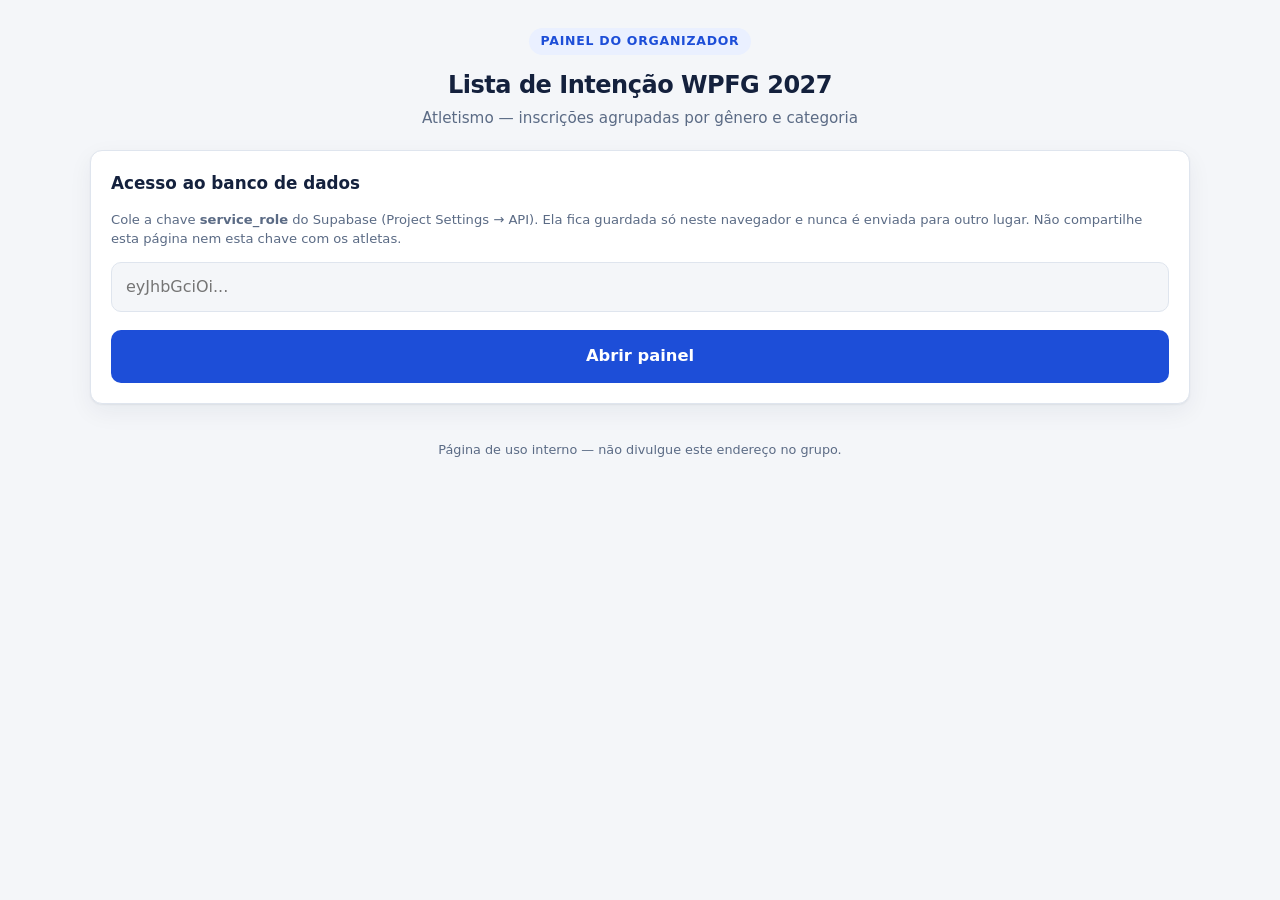
==== admin.html @ 8f78e877 "Lista de Intencao WPFG 2027 - formulario de inscricao + painel do organizador Site estatico com Supa" ====
<!doctype html>
<html lang="pt-BR">
<head>
<meta charset="utf-8">
<meta name="viewport" content="width=device-width, initial-scale=1">
<title>Painel do organizador — WPFG 2027</title>
<meta name="robots" content="noindex">
<link rel="stylesheet" href="assets/styles.css">
</head>
<body>
<div class="container-largo">

  <header class="topo">
    <span class="faixa">Painel do organizador</span>
    <h1>Lista de Intenção WPFG 2027</h1>
    <p>Atletismo — inscrições agrupadas por gênero e categoria</p>
  </header>

  <div id="telaChave" class="card" hidden>
    <h2 style="margin-top:0;font-size:1.05rem">Acesso ao banco de dados</h2>
    <p class="dica" style="margin-top:0">
      Cole a chave <strong>service_role</strong> do Supabase (Project Settings → API).
      Ela fica guardada só neste navegador e nunca é enviada para outro lugar.
      Não compartilhe esta página nem esta chave com os atletas.
    </p>
    <div class="campo">
      <input type="text" id="chave" placeholder="eyJhbGciOi..." autocomplete="off">
    </div>
    <button class="btn-principal" id="btnEntrar">Abrir painel</button>
  </div>

  <div id="painel" hidden>
    <div id="avisoLocal" class="aviso aviso-atencao" hidden>
      <strong>Modo de teste.</strong> Mostrando as inscrições salvas neste navegador
      (o Supabase ainda não foi configurado em <code>config.js</code>).
    </div>

    <div class="metricas" id="metricas"></div>

    <div class="barra">
      <input type="text" id="busca" placeholder="Buscar nome, telefone, prova…" style="max-width:280px">
      <button class="btn-sec" id="btnAtualizar">Atualizar</button>
      <span class="espaco"></span>
      <button class="btn-sec btn-verde" id="btnTSV">Copiar para Google Sheets</button>
      <button class="btn-sec" id="btnCSV">Baixar CSV</button>
      <button class="btn-sec" id="btnMsg">Mensagem do WhatsApp</button>
      <button class="btn-sec" id="btnSair">Sair</button>
    </div>

    <div id="statusAcao" class="aviso aviso-ok" hidden></div>
    <div id="statusErro" class="aviso aviso-erro" hidden></div>

    <div id="listas"></div>

    <div class="card" id="cardProvas">
      <h2 style="margin-top:0;font-size:1.05rem">Atletas por prova</h2>
      <div class="tabela-wrap"><table id="tabelaProvas"></table></div>
    </div>
  </div>

  <p class="rodape">Página de uso interno — não divulgue este endereço no grupo.</p>
</div>

<script src="config.js"></script>
<script src="assets/dados.js"></script>
<script src="assets/api.js"></script>
<script>
(function () {
  const $ = function (id) { return document.getElementById(id); };
  const CHAVE_GUARDADA = 'wpfg2027_admin_key';
  let chaveAdmin = '';
  let atletas = [];

  /* ---------- acesso ---------- */
  function iniciar() {
    if (!supabaseConfigurado()) {
      $('avisoLocal').hidden = false;
      abrirPainel();
      return;
    }
    const salva = localStorage.getItem(CHAVE_GUARDADA);
    if (salva) { chaveAdmin = salva; abrirPainel(); }
    else { $('telaChave').hidden = false; }
  }

  $('btnEntrar').addEventListener('click', function () {
    const v = $('chave').value.trim();
    if (v.length < 20) { alert('Cole a chave service_role completa.'); return; }
    chaveAdmin = v;
    localStorage.setItem(CHAVE_GUARDADA, v);
    $('telaChave').hidden = true;
    abrirPainel();
  });

  $('btnSair').addEventListener('click', function () {
    localStorage.removeItem(CHAVE_GUARDADA);
    location.reload();
  });

  function abrirPainel() {
    $('painel').hidden = false;
    carregar();
  }

  /* ---------- carregar ---------- */
  async function carregar() {
    erro('');
    try {
      atletas = await listarAtletas(chaveAdmin);
      render();
    } catch (e) {
      erro(e.message + ' — confira a chave service_role e a URL em config.js.');
    }
  }
  $('btnAtualizar').addEventListener('click', carregar);
  $('busca').addEventListener('input', render);

  function erro(msg) {
    const el = $('statusErro');
    el.textContent = msg;
    el.hidden = !msg;
  }
  function aviso(msg) {
    const el = $('statusAcao');
    el.textContent = msg;
    el.hidden = false;
    setTimeout(function () { el.hidden = true; }, 3500);
  }

  /* ---------- render ---------- */
  function filtrados() {
    const t = $('busca').value.trim().toLowerCase();
    if (!t) return atletas;
    return atletas.filter(function (a) {
      return [a.nome, a.telefone, a.categoria, a.prova1, a.prova2, a.prova3, a.observacoes]
        .join(' ').toLowerCase().indexOf(t) !== -1;
    });
  }

  function render() {
    const lista = filtrados();

    /* métricas */
    const masc = lista.filter(function (a) { return a.genero === 'Masculino'; });
    const fem = lista.filter(function (a) { return a.genero === 'Feminino'; });
    const cats = new Set(lista.map(function (a) { return a.categoria; }));
    $('metricas').innerHTML = '';
    [
      ['Total de atletas', lista.length],
      ['Masculino', masc.length],
      ['Feminino', fem.length],
      ['Categorias com inscritos', cats.size]
    ].forEach(function (m) {
      const d = document.createElement('div');
      d.className = 'metrica';
      const b = document.createElement('b'); b.textContent = m[1];
      const s = document.createElement('span'); s.textContent = m[0];
      d.appendChild(b); d.appendChild(s);
      $('metricas').appendChild(d);
    });

    /* tabelas por gênero */
    const listas = $('listas');
    listas.innerHTML = '';
    listas.appendChild(blocoGenero('Masculino', masc));
    listas.appendChild(blocoGenero('Feminino', fem));

    /* contagem por prova */
    const cont = {};
    PROVAS.forEach(function (p) { cont[p] = { M: 0, F: 0 }; });
    lista.forEach(function (a) {
      [a.prova1, a.prova2, a.prova3].forEach(function (p) {
        if (!cont[p]) cont[p] = { M: 0, F: 0 };
        cont[p][a.genero === 'Feminino' ? 'F' : 'M']++;
      });
    });
    const tp = $('tabelaProvas');
    tp.innerHTML = '<thead><tr><th>Prova</th><th>Masculino</th><th>Feminino</th><th>Total</th></tr></thead>';
    const tb = document.createElement('tbody');
    Object.keys(cont).forEach(function (p) {
      const c = cont[p];
      const tr = document.createElement('tr');
      [p, c.M, c.F, c.M + c.F].forEach(function (v, i) {
        const td = document.createElement('td');
        td.textContent = v;
        if (i === 0) td.style.fontWeight = '600';
        tr.appendChild(td);
      });
      tb.appendChild(tr);
    });
    tp.appendChild(tb);
  }

  function blocoGenero(genero, lista) {
    const wrap = document.createElement('div');
    wrap.className = 'card' + (genero === 'Feminino' ? ' bloco-fem' : '');

    const h = document.createElement('h2');
    h.className = 'genero-titulo ' + (genero === 'Feminino' ? 'fem' : 'masc');
    h.textContent = (genero === 'Feminino' ? '♀ Feminino' : '♂ Masculino') +
      ' — ' + lista.length + (lista.length === 1 ? ' atleta' : ' atletas');
    wrap.appendChild(h);

    if (!lista.length) {
      const p = document.createElement('p');
      p.className = 'vazio';
      p.textContent = 'Nenhuma inscrição ainda.';
      wrap.appendChild(p);
      return wrap;
    }

    const div = document.createElement('div');
    div.className = 'tabela-wrap';
    const tabela = document.createElement('table');
    tabela.innerHTML = '<thead><tr><th>#</th><th>Nome de guerra</th><th>Telefone</th>' +
      '<th>Prova 1</th><th>Prova 2</th><th>Prova 3</th><th>Obs.</th><th></th></tr></thead>';
    const tb = document.createElement('tbody');

    CATEGORIAS.forEach(function (cat) {
      const doGrupo = lista.filter(function (a) { return a.categoria === cat; });
      if (!doGrupo.length) return;

      const trCat = document.createElement('tr');
      trCat.className = 'faixa-linha';
      const tdCat = document.createElement('td');
      tdCat.colSpan = 8;
      tdCat.textContent = cat + ' — ' + doGrupo.length + (doGrupo.length === 1 ? ' atleta' : ' atletas');
      trCat.appendChild(tdCat);
      tb.appendChild(trCat);

      doGrupo.forEach(function (a, i) {
        const tr = document.createElement('tr');

        const tdN = document.createElement('td'); tdN.textContent = i + 1;
        const tdNome = document.createElement('td');
        tdNome.textContent = a.nome; tdNome.style.fontWeight = '600';

        const tdTel = document.createElement('td');
        const link = document.createElement('a');
        link.href = linkWhatsApp(a.telefone, 'Olá ' + a.nome + '! Sobre a lista do WPFG 2027…');
        link.target = '_blank';
        link.rel = 'noopener';
        link.textContent = formatarTelefone(a.telefone);
        tdTel.appendChild(link);

        const tdP1 = document.createElement('td'); tdP1.textContent = a.prova1;
        const tdP2 = document.createElement('td'); tdP2.textContent = a.prova2;
        const tdP3 = document.createElement('td'); tdP3.textContent = a.prova3;

        const tdObs = document.createElement('td');
        tdObs.className = 'provas-cel';
        tdObs.textContent = a.observacoes || '';

        const tdAcao = document.createElement('td');
        const btn = document.createElement('button');
        btn.className = 'btn-sec';
        btn.textContent = '✕';
        btn.title = 'Remover ' + a.nome;
        btn.addEventListener('click', async function () {
          if (!confirm('Remover a inscrição de ' + a.nome + '?')) return;
          try {
            await removerAtleta(chaveAdmin, a.id);
            atletas = atletas.filter(function (x) { return x.id !== a.id; });
            render();
            aviso('Inscrição de ' + a.nome + ' removida.');
          } catch (e) { erro(e.message); }
        });
        tdAcao.appendChild(btn);

        [tdN, tdNome, tdTel, tdP1, tdP2, tdP3, tdObs, tdAcao].forEach(function (td) { tr.appendChild(td); });
        tb.appendChild(tr);
      });
    });

    tabela.appendChild(tb);
    div.appendChild(tabela);
    wrap.appendChild(div);
    return wrap;
  }

  /* ---------- exportação ---------- */
  const COLUNAS = ['Nome de guerra', 'Telefone', 'Gênero', 'Categoria', 'Prova 1', 'Prova 2', 'Prova 3', 'Observações', 'Data da inscrição'];

  function linhas() {
    const ordem = { Masculino: 0, Feminino: 1 };
    return filtrados().slice().sort(function (a, b) {
      if (ordem[a.genero] !== ordem[b.genero]) return ordem[a.genero] - ordem[b.genero];
      const ca = CATEGORIAS.indexOf(a.categoria), cb = CATEGORIAS.indexOf(b.categoria);
      if (ca !== cb) return ca - cb;
      return a.nome.localeCompare(b.nome, 'pt-BR');
    }).map(function (a) {
      return [
        a.nome,
        formatarTelefone(a.telefone),
        a.genero,
        a.categoria,
        a.prova1, a.prova2, a.prova3,
        a.observacoes || '',
        (a.criado_em || '').slice(0, 10)
      ];
    });
  }

  $('btnTSV').addEventListener('click', async function () {
    const texto = [COLUNAS].concat(linhas()).map(function (l) { return l.join('\t'); }).join('\n');
    try {
      await navigator.clipboard.writeText(texto);
      aviso('Copiado! Abra o Google Sheets, clique numa célula e cole (Ctrl+V).');
    } catch (e) {
      const ta = document.createElement('textarea');
      ta.value = texto;
      document.body.appendChild(ta);
      ta.select();
      document.execCommand('copy');
      ta.remove();
      aviso('Copiado! Cole no Google Sheets com Ctrl+V.');
    }
  });

  $('btnCSV').addEventListener('click', function () {
    const esc = function (v) { return '"' + String(v).replace(/"/g, '""') + '"'; };
    const csv = [COLUNAS].concat(linhas()).map(function (l) { return l.map(esc).join(';'); }).join('\r\n');
    const blob = new Blob(['﻿' + csv], { type: 'text/csv;charset=utf-8' });
    const a = document.createElement('a');
    a.href = URL.createObjectURL(blob);
    a.download = 'wpfg-2027-atletas.csv';
    a.click();
    setTimeout(function () { URL.revokeObjectURL(a.href); }, 1000);
  });

  $('btnMsg').addEventListener('click', async function () {
    const url = location.href.replace(/admin\.html.*$/, 'index.html');
    const msg = '🏃 *LISTA DE INTENÇÃO — WPFG 2027 / ATLETISMO*\n\n' +
      'Pessoal, quem pretende competir no atletismo, preencha o formulário abaixo:\n\n' +
      '👉 ' + url + '\n\n' +
      'É rápido (1 minuto). Você informa:\n' +
      '• Nome de guerra\n• Telefone/WhatsApp\n• Gênero\n• Data de nascimento (a categoria sai automática)\n' +
      '• *3 provas* que pretende disputar\n\n' +
      'Prazo: *' + (CONFIG.PRAZO || 'a definir') + '*\n' +
      'Dúvidas, me chamem no privado. 💪';
    try {
      await navigator.clipboard.writeText(msg);
      aviso('Mensagem copiada — é só colar no grupo do WhatsApp.');
    } catch (e) {
      prompt('Copie a mensagem abaixo:', msg);
    }
  });

  iniciar();
})();
</script>
</body>
</html>
---- assets/styles.css ----
:root {
  --bg: #f4f6f9;
  --card: #ffffff;
  --texto: #14213d;
  --suave: #5b6b85;
  --borda: #dfe5ee;
  --azul: #1d4ed8;
  --azul-claro: #eaf0ff;
  --vermelho: #be123c;
  --vermelho-claro: #ffeef3;
  --verde: #047857;
  --verde-claro: #e7f6f0;
  --amarelo-claro: #fff7e6;
  --amarelo-borda: #f0c674;
  --raio: 12px;
  --sombra: 0 1px 2px rgba(20, 33, 61, .06), 0 8px 24px rgba(20, 33, 61, .06);
}

@media (prefers-color-scheme: dark) {
  :root {
    --bg: #0e1420;
    --card: #161d2b;
    --texto: #e8edf6;
    --suave: #9aa8c0;
    --borda: #27324a;
    --azul: #6b9bff;
    --azul-claro: #1b2740;
    --vermelho: #ff8ba7;
    --vermelho-claro: #331a24;
    --verde: #4ade9f;
    --verde-claro: #133029;
    --amarelo-claro: #2e2717;
    --amarelo-borda: #6b5726;
    --sombra: 0 1px 2px rgba(0, 0, 0, .3), 0 8px 24px rgba(0, 0, 0, .25);
  }
}

* { box-sizing: border-box; }

body {
  margin: 0;
  padding: 0 16px 64px;
  background: var(--bg);
  color: var(--texto);
  font-family: system-ui, -apple-system, "Segoe UI", Roboto, sans-serif;
  font-size: 16px;
  line-height: 1.5;
  -webkit-text-size-adjust: 100%;
}

.container { max-width: 760px; margin: 0 auto; }
.container-largo { max-width: 1100px; margin: 0 auto; }

header.topo {
  text-align: center;
  padding: 28px 8px 20px;
}
header.topo h1 { font-size: 1.5rem; margin: 0 0 4px; letter-spacing: -.02em; }
header.topo p { margin: 0; color: var(--suave); font-size: .95rem; }
.faixa {
  display: inline-block;
  margin-bottom: 12px;
  padding: 4px 12px;
  border-radius: 999px;
  background: var(--azul-claro);
  color: var(--azul);
  font-size: .78rem;
  font-weight: 600;
  letter-spacing: .06em;
  text-transform: uppercase;
}

.card {
  background: var(--card);
  border: 1px solid var(--borda);
  border-radius: var(--raio);
  box-shadow: var(--sombra);
  padding: 20px;
  margin-bottom: 16px;
}

label { display: block; font-weight: 600; font-size: .9rem; margin-bottom: 6px; }
.dica { font-weight: 400; color: var(--suave); font-size: .82rem; }

input[type=text], input[type=tel], input[type=date], select, textarea {
  width: 100%;
  padding: 12px 14px;
  font: inherit;
  color: var(--texto);
  background: var(--bg);
  border: 1px solid var(--borda);
  border-radius: 10px;
  outline: none;
}
input:focus, select:focus, textarea:focus {
  border-color: var(--azul);
  box-shadow: 0 0 0 3px var(--azul-claro);
}
.campo { margin-bottom: 18px; }

.genero { display: grid; grid-template-columns: 1fr 1fr; gap: 10px; }
.genero label {
  margin: 0;
  padding: 14px;
  text-align: center;
  border: 1px solid var(--borda);
  border-radius: 10px;
  background: var(--bg);
  cursor: pointer;
  font-weight: 600;
}
.genero input { position: absolute; opacity: 0; }
.genero input:checked + span { color: var(--azul); }
.genero label:has(input:checked) {
  border-color: var(--azul);
  background: var(--azul-claro);
  box-shadow: 0 0 0 1px var(--azul);
}
.genero label:has(input[value=Feminino]:checked) {
  border-color: var(--vermelho);
  background: var(--vermelho-claro);
  box-shadow: 0 0 0 1px var(--vermelho);
}
.genero label:has(input[value=Feminino]:checked) span { color: var(--vermelho); }

.categoria-auto {
  margin-top: 8px;
  padding: 10px 12px;
  border-radius: 10px;
  background: var(--verde-claro);
  color: var(--verde);
  font-weight: 600;
  font-size: .9rem;
}
.categoria-auto.erro { background: var(--vermelho-claro); color: var(--vermelho); }

.grupo-provas { margin-bottom: 14px; }
.grupo-provas h3 {
  font-size: .78rem;
  text-transform: uppercase;
  letter-spacing: .06em;
  color: var(--suave);
  margin: 0 0 8px;
}
.provas { display: grid; grid-template-columns: repeat(auto-fill, minmax(150px, 1fr)); gap: 8px; }
.prova {
  position: relative;
  display: flex;
  align-items: center;
  gap: 8px;
  padding: 12px;
  border: 1px solid var(--borda);
  border-radius: 10px;
  background: var(--bg);
  cursor: pointer;
  font-size: .92rem;
  font-weight: 500;
  margin: 0;
}
.prova input { width: 18px; height: 18px; accent-color: var(--azul); flex: none; }
.prova:has(input:checked) {
  border-color: var(--azul);
  background: var(--azul-claro);
  color: var(--azul);
  font-weight: 600;
}
.prova.bloqueada { opacity: .45; cursor: not-allowed; }

.contador {
  display: inline-block;
  padding: 4px 10px;
  border-radius: 999px;
  font-size: .82rem;
  font-weight: 700;
  background: var(--azul-claro);
  color: var(--azul);
}
.contador.completo { background: var(--verde-claro); color: var(--verde); }

button {
  font: inherit;
  font-weight: 600;
  border-radius: 10px;
  border: 1px solid transparent;
  padding: 13px 18px;
  cursor: pointer;
}
.btn-principal { width: 100%; background: var(--azul); color: #fff; font-size: 1.02rem; }
.btn-principal:disabled { opacity: .5; cursor: not-allowed; }
.btn-sec {
  background: var(--card);
  color: var(--texto);
  border-color: var(--borda);
  padding: 9px 14px;
  font-size: .88rem;
}
.btn-sec:hover { border-color: var(--azul); color: var(--azul); }
.btn-verde { background: var(--verde); color: #fff; }

.aviso {
  padding: 12px 14px;
  border-radius: 10px;
  font-size: .9rem;
  margin-bottom: 16px;
}
.aviso-erro { background: var(--vermelho-claro); color: var(--vermelho); }
.aviso-ok { background: var(--verde-claro); color: var(--verde); }
.aviso-atencao { background: var(--amarelo-claro); border: 1px solid var(--amarelo-borda); }

.sucesso { text-align: center; padding: 28px 20px; }
.sucesso .marca { font-size: 3rem; line-height: 1; }
.sucesso h2 { margin: 12px 0 6px; }
.resumo {
  text-align: left;
  margin: 20px auto 0;
  max-width: 420px;
  border-top: 1px solid var(--borda);
}
.resumo div {
  display: flex;
  justify-content: space-between;
  gap: 16px;
  padding: 10px 2px;
  border-bottom: 1px solid var(--borda);
  font-size: .92rem;
}
.resumo dt { color: var(--suave); }
.resumo strong { text-align: right; }

/* ---------- painel ---------- */
.barra {
  display: flex;
  flex-wrap: wrap;
  gap: 8px;
  align-items: center;
  margin-bottom: 16px;
}
.barra .espaco { flex: 1; }

.metricas { display: grid; grid-template-columns: repeat(auto-fit, minmax(130px, 1fr)); gap: 10px; margin-bottom: 16px; }
.metrica { background: var(--card); border: 1px solid var(--borda); border-radius: var(--raio); padding: 14px; }
.metrica b { display: block; font-size: 1.7rem; line-height: 1.1; }
.metrica span { color: var(--suave); font-size: .82rem; }

.tabela-wrap { overflow-x: auto; }
table { width: 100%; border-collapse: collapse; font-size: .9rem; }
th, td { padding: 9px 10px; text-align: left; border-bottom: 1px solid var(--borda); white-space: nowrap; }
th { font-size: .76rem; text-transform: uppercase; letter-spacing: .05em; color: var(--suave); font-weight: 700; }
tbody tr:nth-child(even) { background: color-mix(in srgb, var(--bg) 55%, transparent); }
td.provas-cel { white-space: normal; }

h2.genero-titulo {
  margin: 24px 0 10px;
  font-size: 1.15rem;
  display: flex;
  align-items: center;
  gap: 8px;
}
h2.masc { color: var(--azul); }
h2.fem { color: var(--vermelho); }
tr.faixa-linha td {
  background: var(--azul-claro);
  font-weight: 700;
  font-size: .84rem;
  color: var(--azul);
}
.fem tr.faixa-linha td, .bloco-fem tr.faixa-linha td { background: var(--vermelho-claro); color: var(--vermelho); }

a { color: var(--azul); }
.vazio { color: var(--suave); text-align: center; padding: 28px; }
.rodape { text-align: center; color: var(--suave); font-size: .8rem; padding: 20px 0; }
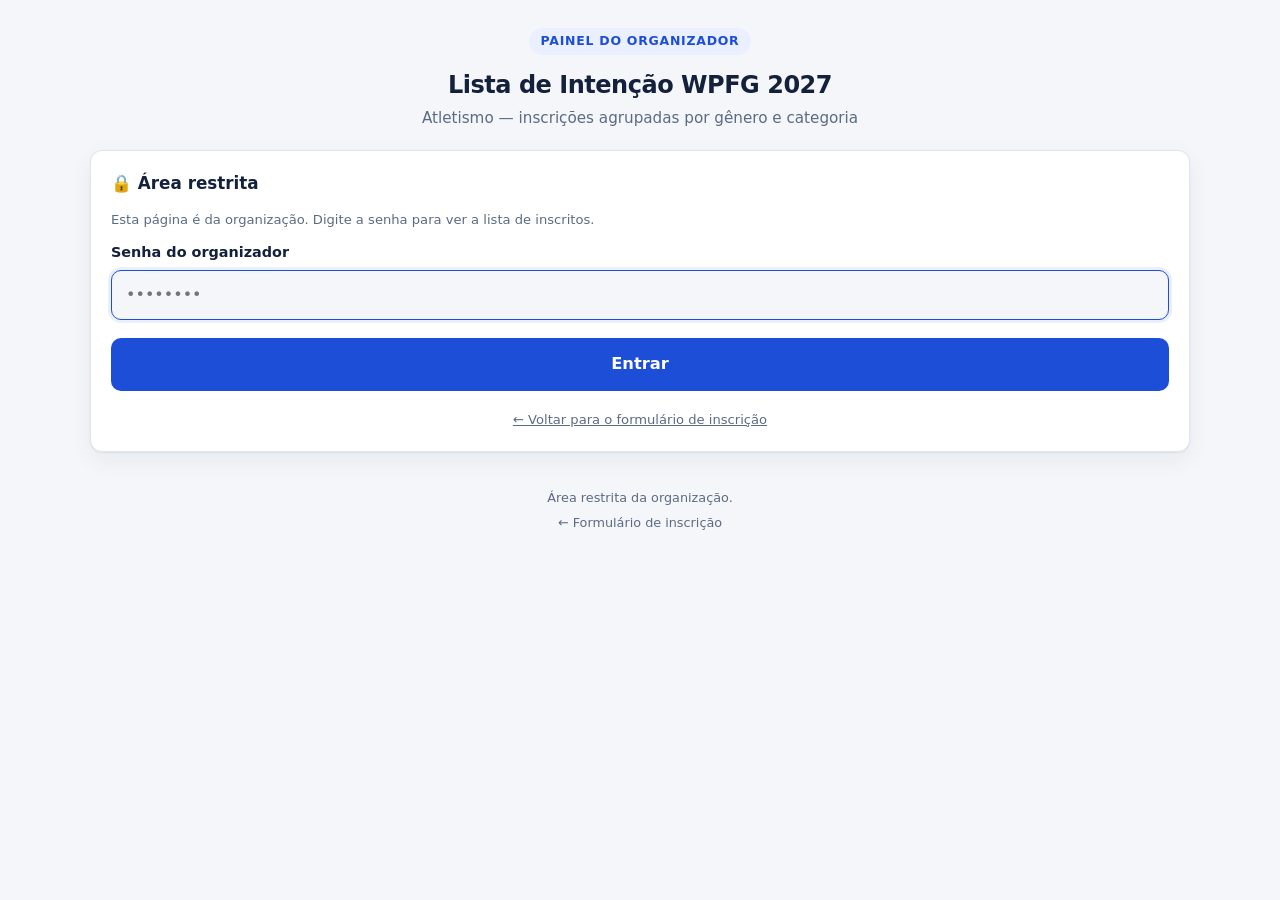
==== commit 5e4173c9: "Acesso do organizador por senha, no mesmo link dos atletas O painel deixa de exigir a chave service_" ====
--- a/admin.html
+++ b/admin.html
@@ -17,16 +17,21 @@
   </header>
 
   <div id="telaChave" class="card" hidden>
-    <h2 style="margin-top:0;font-size:1.05rem">Acesso ao banco de dados</h2>
+    <h2 style="margin-top:0;font-size:1.05rem">🔒 Área restrita</h2>
     <p class="dica" style="margin-top:0">
-      Cole a chave <strong>service_role</strong> do Supabase (Project Settings → API).
-      Ela fica guardada só neste navegador e nunca é enviada para outro lugar.
-      Não compartilhe esta página nem esta chave com os atletas.
+      Esta página é da organização. Digite a senha para ver a lista de inscritos.
     </p>
-    <div class="campo">
-      <input type="text" id="chave" placeholder="eyJhbGciOi..." autocomplete="off">
-    </div>
-    <button class="btn-principal" id="btnEntrar">Abrir painel</button>
+    <form id="formSenha">
+      <div class="campo">
+        <label for="chave">Senha do organizador</label>
+        <input type="password" id="chave" placeholder="••••••••" autocomplete="current-password">
+      </div>
+      <div id="erroSenha" class="aviso aviso-erro" hidden></div>
+      <button type="submit" class="btn-principal" id="btnEntrar">Entrar</button>
+    </form>
+    <p style="text-align:center;margin:16px 0 0">
+      <a href="index.html" class="dica">← Voltar para o formulário de inscrição</a>
+    </p>
   </div>
 
   <div id="painel" hidden>
@@ -58,7 +63,10 @@
     </div>
   </div>
 
-  <p class="rodape">Página de uso interno — não divulgue este endereço no grupo.</p>
+  <p class="rodape">
+    Área restrita da organização.<br>
+    <a href="index.html" class="link-admin">← Formulário de inscrição</a>
+  </p>
 </div>
 
 <script src="config.js"></script>
@@ -67,52 +75,77 @@
 <script>
 (function () {
   const $ = function (id) { return document.getElementById(id); };
-  const CHAVE_GUARDADA = 'wpfg2027_admin_key';
-  let chaveAdmin = '';
+  const CHAVE_GUARDADA = 'wpfg2027_admin_senha';
+  let senhaAdmin = '';
   let atletas = [];
 
   /* ---------- acesso ---------- */
-  function iniciar() {
-    if (!supabaseConfigurado()) {
-      $('avisoLocal').hidden = false;
-      abrirPainel();
+  async function iniciar() {
+    if (!supabaseConfigurado()) $('avisoLocal').hidden = false;
+
+    const salva = sessionStorage.getItem(CHAVE_GUARDADA) || localStorage.getItem(CHAVE_GUARDADA);
+    if (salva) {
+      senhaAdmin = salva;
+      const ok = await carregar(true);
+      if (ok) { $('painel').hidden = false; return; }
+      localStorage.removeItem(CHAVE_GUARDADA);
+      sessionStorage.removeItem(CHAVE_GUARDADA);
+    }
+    $('telaChave').hidden = false;
+    $('chave').focus();
+  }
+
+  $('formSenha').addEventListener('submit', async function (ev) {
+    ev.preventDefault();
+    const v = $('chave').value.trim();
+    const alvo = $('erroSenha');
+    const btn = $('btnEntrar');
+    if (!v) { alvo.textContent = 'Digite a senha.'; alvo.hidden = false; return; }
+
+    alvo.hidden = true;
+    btn.disabled = true;
+    btn.textContent = 'Verificando…';
+    senhaAdmin = v;
+    const ok = await carregar(true);
+    btn.disabled = false;
+    btn.textContent = 'Entrar';
+
+    if (!ok) {
+      senhaAdmin = '';
+      alvo.textContent = ultimoErro || 'Senha incorreta.';
+      alvo.hidden = false;
+      $('chave').select();
       return;
     }
-    const salva = localStorage.getItem(CHAVE_GUARDADA);
-    if (salva) { chaveAdmin = salva; abrirPainel(); }
-    else { $('telaChave').hidden = false; }
-  }
-
-  $('btnEntrar').addEventListener('click', function () {
-    const v = $('chave').value.trim();
-    if (v.length < 20) { alert('Cole a chave service_role completa.'); return; }
-    chaveAdmin = v;
     localStorage.setItem(CHAVE_GUARDADA, v);
+    $('chave').value = '';
     $('telaChave').hidden = true;
-    abrirPainel();
+    $('painel').hidden = false;
   });
 
   $('btnSair').addEventListener('click', function () {
     localStorage.removeItem(CHAVE_GUARDADA);
+    sessionStorage.removeItem(CHAVE_GUARDADA);
     location.reload();
   });
 
-  function abrirPainel() {
-    $('painel').hidden = false;
-    carregar();
-  }
-
   /* ---------- carregar ---------- */
-  async function carregar() {
+  let ultimoErro = '';
+
+  async function carregar(silencioso) {
     erro('');
+    ultimoErro = '';
     try {
-      atletas = await listarAtletas(chaveAdmin);
+      atletas = await listarAtletas(senhaAdmin);
       render();
+      return true;
     } catch (e) {
-      erro(e.message + ' — confira a chave service_role e a URL em config.js.');
-    }
-  }
-  $('btnAtualizar').addEventListener('click', carregar);
+      ultimoErro = e.senhaInvalida ? 'Senha incorreta.' : e.message;
+      if (!silencioso) erro(ultimoErro);
+      return false;
+    }
+  }
+  $('btnAtualizar').addEventListener('click', function () { carregar(false); });
   $('busca').addEventListener('input', render);
 
   function erro(msg) {
@@ -259,7 +292,7 @@
         btn.addEventListener('click', async function () {
           if (!confirm('Remover a inscrição de ' + a.nome + '?')) return;
           try {
-            await removerAtleta(chaveAdmin, a.id);
+            await removerAtleta(senhaAdmin, a.id);
             atletas = atletas.filter(function (x) { return x.id !== a.id; });
             render();
             aviso('Inscrição de ' + a.nome + ' removida.');
--- a/assets/styles.css
+++ b/assets/styles.css
@@ -82,7 +82,7 @@
 label { display: block; font-weight: 600; font-size: .9rem; margin-bottom: 6px; }
 .dica { font-weight: 400; color: var(--suave); font-size: .82rem; }
 
-input[type=text], input[type=tel], input[type=date], select, textarea {
+input[type=text], input[type=tel], input[type=date], input[type=password], select, textarea {
   width: 100%;
   padding: 12px 14px;
   font: inherit;
@@ -269,3 +269,12 @@
 a { color: var(--azul); }
 .vazio { color: var(--suave); text-align: center; padding: 28px; }
 .rodape { text-align: center; color: var(--suave); font-size: .8rem; padding: 20px 0; }
+
+.link-admin {
+  display: inline-block;
+  margin-top: 6px;
+  color: var(--suave);
+  text-decoration: none;
+  font-size: .8rem;
+}
+.link-admin:hover { color: var(--azul); text-decoration: underline; }
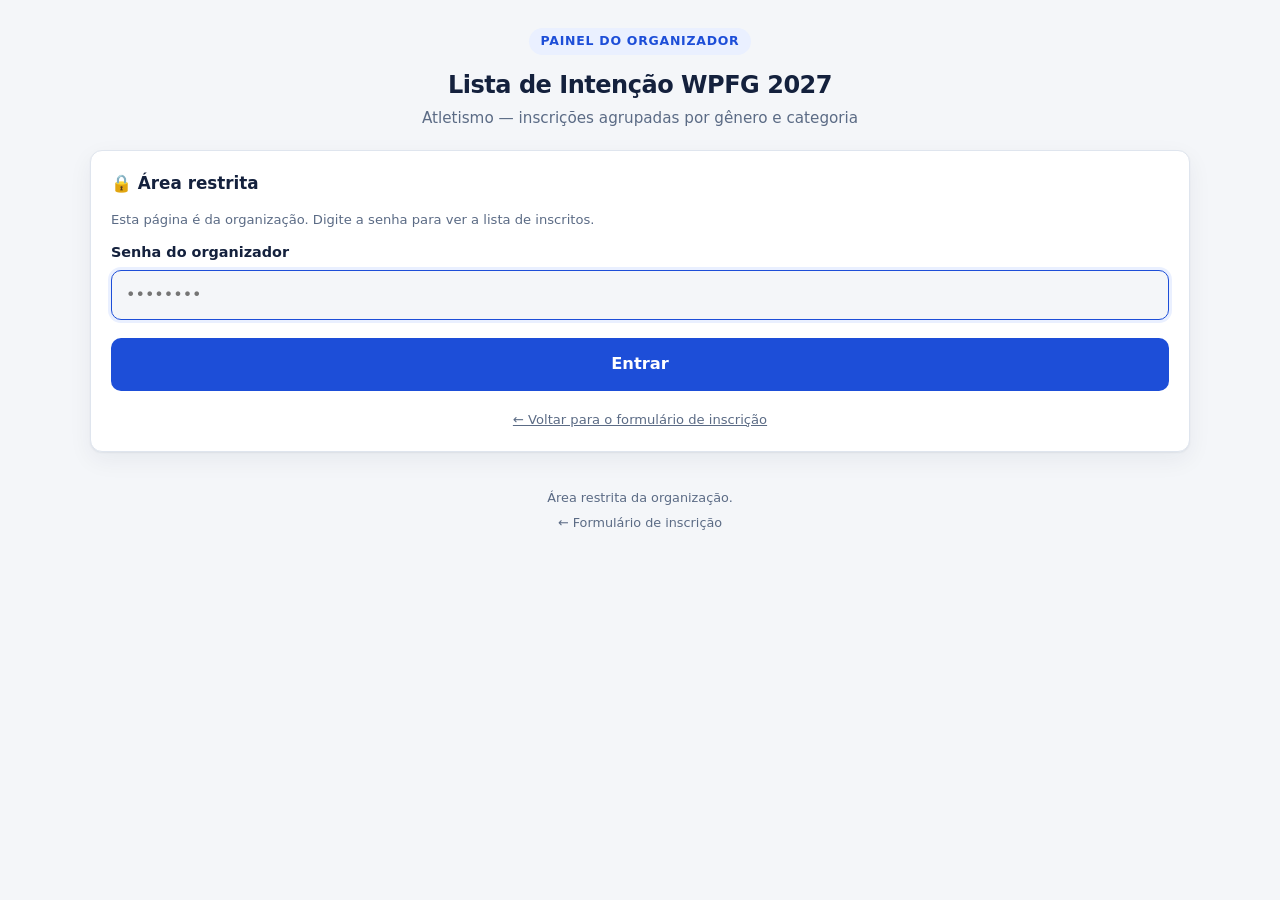
==== commit 5f47f34a: "Idade pela data dos Jogos e numero livre de provas (minimo 3) Categoria: a referencia passa a ser 21" ====
--- a/admin.html
+++ b/admin.html
@@ -165,7 +165,7 @@
     const t = $('busca').value.trim().toLowerCase();
     if (!t) return atletas;
     return atletas.filter(function (a) {
-      return [a.nome, a.telefone, a.categoria, a.prova1, a.prova2, a.prova3, a.observacoes]
+      return [a.nome, a.telefone, a.categoria, provasDoAtleta(a).join(' '), a.observacoes]
         .join(' ').toLowerCase().indexOf(t) !== -1;
     });
   }
@@ -202,7 +202,7 @@
     const cont = {};
     PROVAS.forEach(function (p) { cont[p] = { M: 0, F: 0 }; });
     lista.forEach(function (a) {
-      [a.prova1, a.prova2, a.prova3].forEach(function (p) {
+      provasDoAtleta(a).forEach(function (p) {
         if (!cont[p]) cont[p] = { M: 0, F: 0 };
         cont[p][a.genero === 'Feminino' ? 'F' : 'M']++;
       });
@@ -246,7 +246,7 @@
     div.className = 'tabela-wrap';
     const tabela = document.createElement('table');
     tabela.innerHTML = '<thead><tr><th>#</th><th>Nome de guerra</th><th>Telefone</th>' +
-      '<th>Prova 1</th><th>Prova 2</th><th>Prova 3</th><th>Obs.</th><th></th></tr></thead>';
+      '<th>Qtd.</th><th>Provas escolhidas</th><th>Obs.</th><th></th></tr></thead>';
     const tb = document.createElement('tbody');
 
     CATEGORIAS.forEach(function (cat) {
@@ -256,7 +256,7 @@
       const trCat = document.createElement('tr');
       trCat.className = 'faixa-linha';
       const tdCat = document.createElement('td');
-      tdCat.colSpan = 8;
+      tdCat.colSpan = 7;
       tdCat.textContent = cat + ' — ' + doGrupo.length + (doGrupo.length === 1 ? ' atleta' : ' atletas');
       trCat.appendChild(tdCat);
       tb.appendChild(trCat);
@@ -276,9 +276,14 @@
         link.textContent = formatarTelefone(a.telefone);
         tdTel.appendChild(link);
 
-        const tdP1 = document.createElement('td'); tdP1.textContent = a.prova1;
-        const tdP2 = document.createElement('td'); tdP2.textContent = a.prova2;
-        const tdP3 = document.createElement('td'); tdP3.textContent = a.prova3;
+        const provas = provasDoAtleta(a);
+        const tdQtd = document.createElement('td');
+        tdQtd.textContent = provas.length;
+        if (provas.length > 3) tdQtd.style.fontWeight = '700';
+
+        const tdProvas = document.createElement('td');
+        tdProvas.className = 'provas-cel';
+        tdProvas.textContent = provas.join(' · ');
 
         const tdObs = document.createElement('td');
         tdObs.className = 'provas-cel';
@@ -300,7 +305,7 @@
         });
         tdAcao.appendChild(btn);
 
-        [tdN, tdNome, tdTel, tdP1, tdP2, tdP3, tdObs, tdAcao].forEach(function (td) { tr.appendChild(td); });
+        [tdN, tdNome, tdTel, tdQtd, tdProvas, tdObs, tdAcao].forEach(function (td) { tr.appendChild(td); });
         tb.appendChild(tr);
       });
     });
@@ -312,9 +317,21 @@
   }
 
   /* ---------- exportação ---------- */
-  const COLUNAS = ['Nome de guerra', 'Telefone', 'Gênero', 'Categoria', 'Prova 1', 'Prova 2', 'Prova 3', 'Observações', 'Data da inscrição'];
+  /* Quantas colunas de prova a planilha precisa: o atleta que escolheu mais. */
+  function maxProvas() {
+    return filtrados().reduce(function (m, a) {
+      return Math.max(m, provasDoAtleta(a).length);
+    }, 3);
+  }
+
+  function colunas() {
+    const fixas = ['Nome de guerra', 'Telefone', 'Gênero', 'Categoria', 'Qtd. provas'];
+    for (let i = 1; i <= maxProvas(); i++) fixas.push('Prova ' + i);
+    return fixas.concat(['Observações', 'Data da inscrição']);
+  }
 
   function linhas() {
+    const total = maxProvas();
     const ordem = { Masculino: 0, Feminino: 1 };
     return filtrados().slice().sort(function (a, b) {
       if (ordem[a.genero] !== ordem[b.genero]) return ordem[a.genero] - ordem[b.genero];
@@ -322,20 +339,23 @@
       if (ca !== cb) return ca - cb;
       return a.nome.localeCompare(b.nome, 'pt-BR');
     }).map(function (a) {
-      return [
+      const provas = provasDoAtleta(a);
+      const celulas = [
         a.nome,
         formatarTelefone(a.telefone),
         a.genero,
         a.categoria,
-        a.prova1, a.prova2, a.prova3,
-        a.observacoes || '',
-        (a.criado_em || '').slice(0, 10)
+        provas.length
       ];
+      for (let i = 0; i < total; i++) celulas.push(provas[i] || '');
+      celulas.push(a.observacoes || '');
+      celulas.push((a.criado_em || '').slice(0, 10));
+      return celulas;
     });
   }
 
   $('btnTSV').addEventListener('click', async function () {
-    const texto = [COLUNAS].concat(linhas()).map(function (l) { return l.join('\t'); }).join('\n');
+    const texto = [colunas()].concat(linhas()).map(function (l) { return l.join('\t'); }).join('\n');
     try {
       await navigator.clipboard.writeText(texto);
       aviso('Copiado! Abra o Google Sheets, clique numa célula e cole (Ctrl+V).');
@@ -352,7 +372,7 @@
 
   $('btnCSV').addEventListener('click', function () {
     const esc = function (v) { return '"' + String(v).replace(/"/g, '""') + '"'; };
-    const csv = [COLUNAS].concat(linhas()).map(function (l) { return l.map(esc).join(';'); }).join('\r\n');
+    const csv = [colunas()].concat(linhas()).map(function (l) { return l.map(esc).join(';'); }).join('\r\n');
     const blob = new Blob(['﻿' + csv], { type: 'text/csv;charset=utf-8' });
     const a = document.createElement('a');
     a.href = URL.createObjectURL(blob);
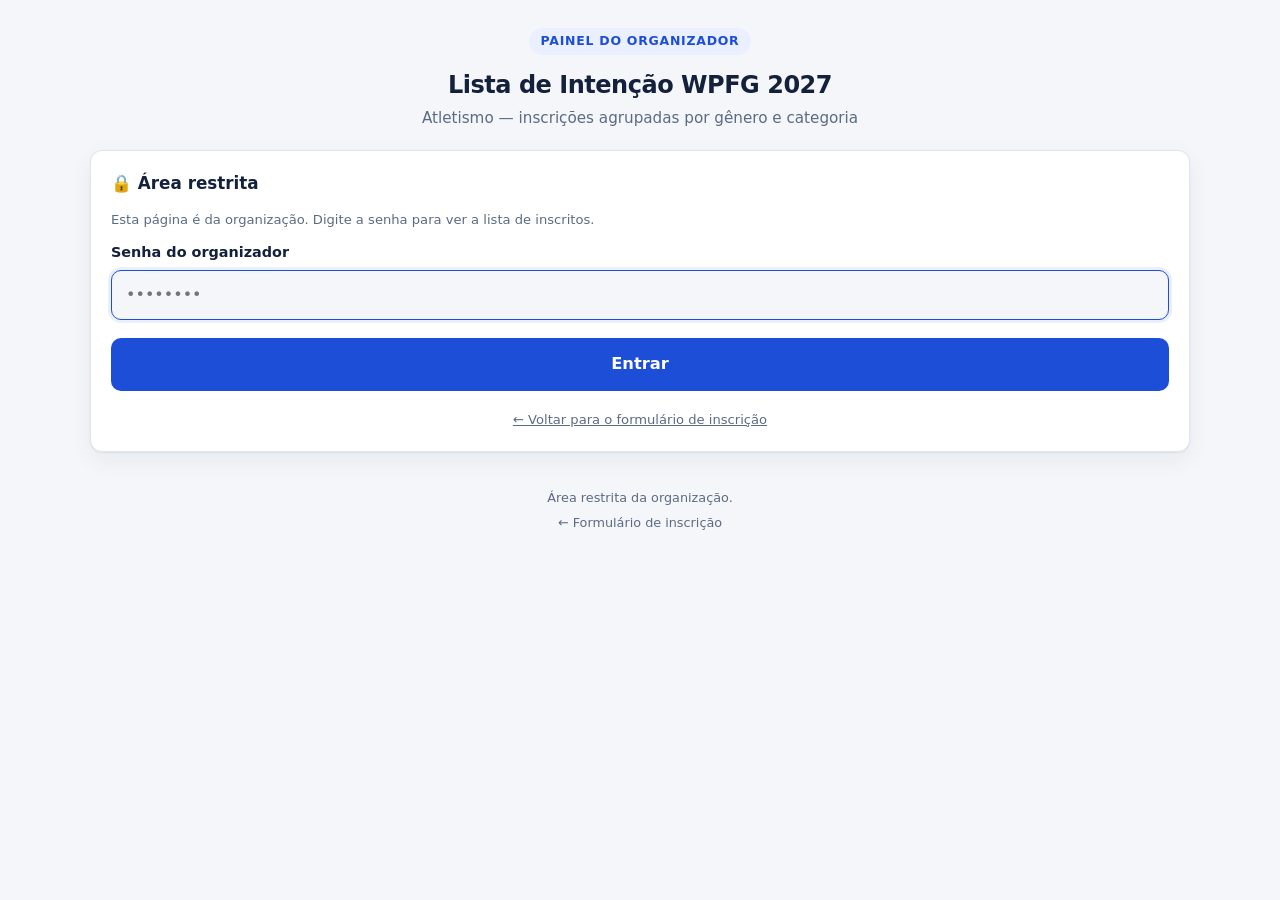
==== commit adbf9e1e: "Interruptor de inscricoes abertas/encerradas no painel O estado fica numa tabela de ajustes no banco" ====
--- a/admin.html
+++ b/admin.html
@@ -40,6 +40,15 @@
       (o Supabase ainda não foi configurado em <code>config.js</code>).
     </div>
 
+    <div id="estado" class="estado" hidden>
+      <span class="estado-icone" id="estadoIcone">🔓</span>
+      <div class="estado-texto">
+        <strong id="estadoTitulo">—</strong>
+        <span id="estadoDica"></span>
+      </div>
+      <button type="button" class="btn-sec" id="btnTrava">—</button>
+    </div>
+
     <div class="metricas" id="metricas"></div>
 
     <div class="barra">
@@ -138,6 +147,7 @@
     try {
       atletas = await listarAtletas(senhaAdmin);
       render();
+      renderEstado(await inscricoesAbertas());
       return true;
     } catch (e) {
       ultimoErro = e.senhaInvalida ? 'Senha incorreta.' : e.message;
@@ -399,6 +409,41 @@
     }
   });
 
+  /* ---------- inscrições abertas / encerradas ---------- */
+  let abertas = null;
+
+  function renderEstado(valor) {
+    abertas = valor;
+    $('estado').hidden = false;
+    $('estado').classList.toggle('fechado', !valor);
+    $('estadoIcone').textContent = valor ? '🔓' : '🔒';
+    $('estadoTitulo').textContent = valor ? 'Inscrições abertas' : 'Inscrições encerradas';
+    $('estadoDica').textContent = valor
+      ? 'Quem abrir o link consegue se inscrever.'
+      : 'Quem abrir o link vê o aviso de encerrado e não consegue enviar.';
+    $('btnTrava').textContent = valor ? '🔒 Encerrar inscrições' : '🔓 Reabrir inscrições';
+  }
+
+  $('btnTrava').addEventListener('click', async function () {
+    const alvo = !abertas;
+    const pergunta = alvo
+      ? 'Reabrir as inscrições? Qualquer pessoa com o link poderá se inscrever.'
+      : 'Encerrar as inscrições? Ninguém mais consegue enviar o formulário.';
+    if (!confirm(pergunta)) return;
+
+    const btn = $('btnTrava');
+    btn.disabled = true;
+    try {
+      await definirInscricoes(senhaAdmin, alvo);
+      renderEstado(alvo);
+      aviso(alvo ? 'Inscrições reabertas.' : 'Inscrições encerradas.');
+    } catch (e) {
+      erro('Não consegui mudar: ' + e.message);
+    } finally {
+      btn.disabled = false;
+    }
+  });
+
   iniciar();
 })();
 </script>
--- a/assets/styles.css
+++ b/assets/styles.css
@@ -278,3 +278,30 @@
   font-size: .8rem;
 }
 .link-admin:hover { color: var(--azul); text-decoration: underline; }
+
+/* faixa de inscrições abertas / encerradas (painel) */
+.estado {
+  display: flex;
+  align-items: center;
+  gap: 14px;
+  padding: 14px 18px;
+  margin-bottom: 16px;
+  border-radius: var(--raio);
+  border: 1px solid var(--verde);
+  background: var(--verde-claro);
+  color: var(--verde);
+}
+.estado.fechado {
+  border-color: var(--vermelho);
+  background: var(--vermelho-claro);
+  color: var(--vermelho);
+}
+.estado-icone { font-size: 1.6rem; line-height: 1; }
+.estado-texto { flex: 1; display: flex; flex-direction: column; }
+.estado-texto strong { font-size: 1rem; }
+.estado-texto span { font-size: .84rem; opacity: .85; color: inherit; }
+.estado .btn-sec { flex: none; }
+@media (max-width: 520px) {
+  .estado { flex-wrap: wrap; }
+  .estado .btn-sec { width: 100%; }
+}
